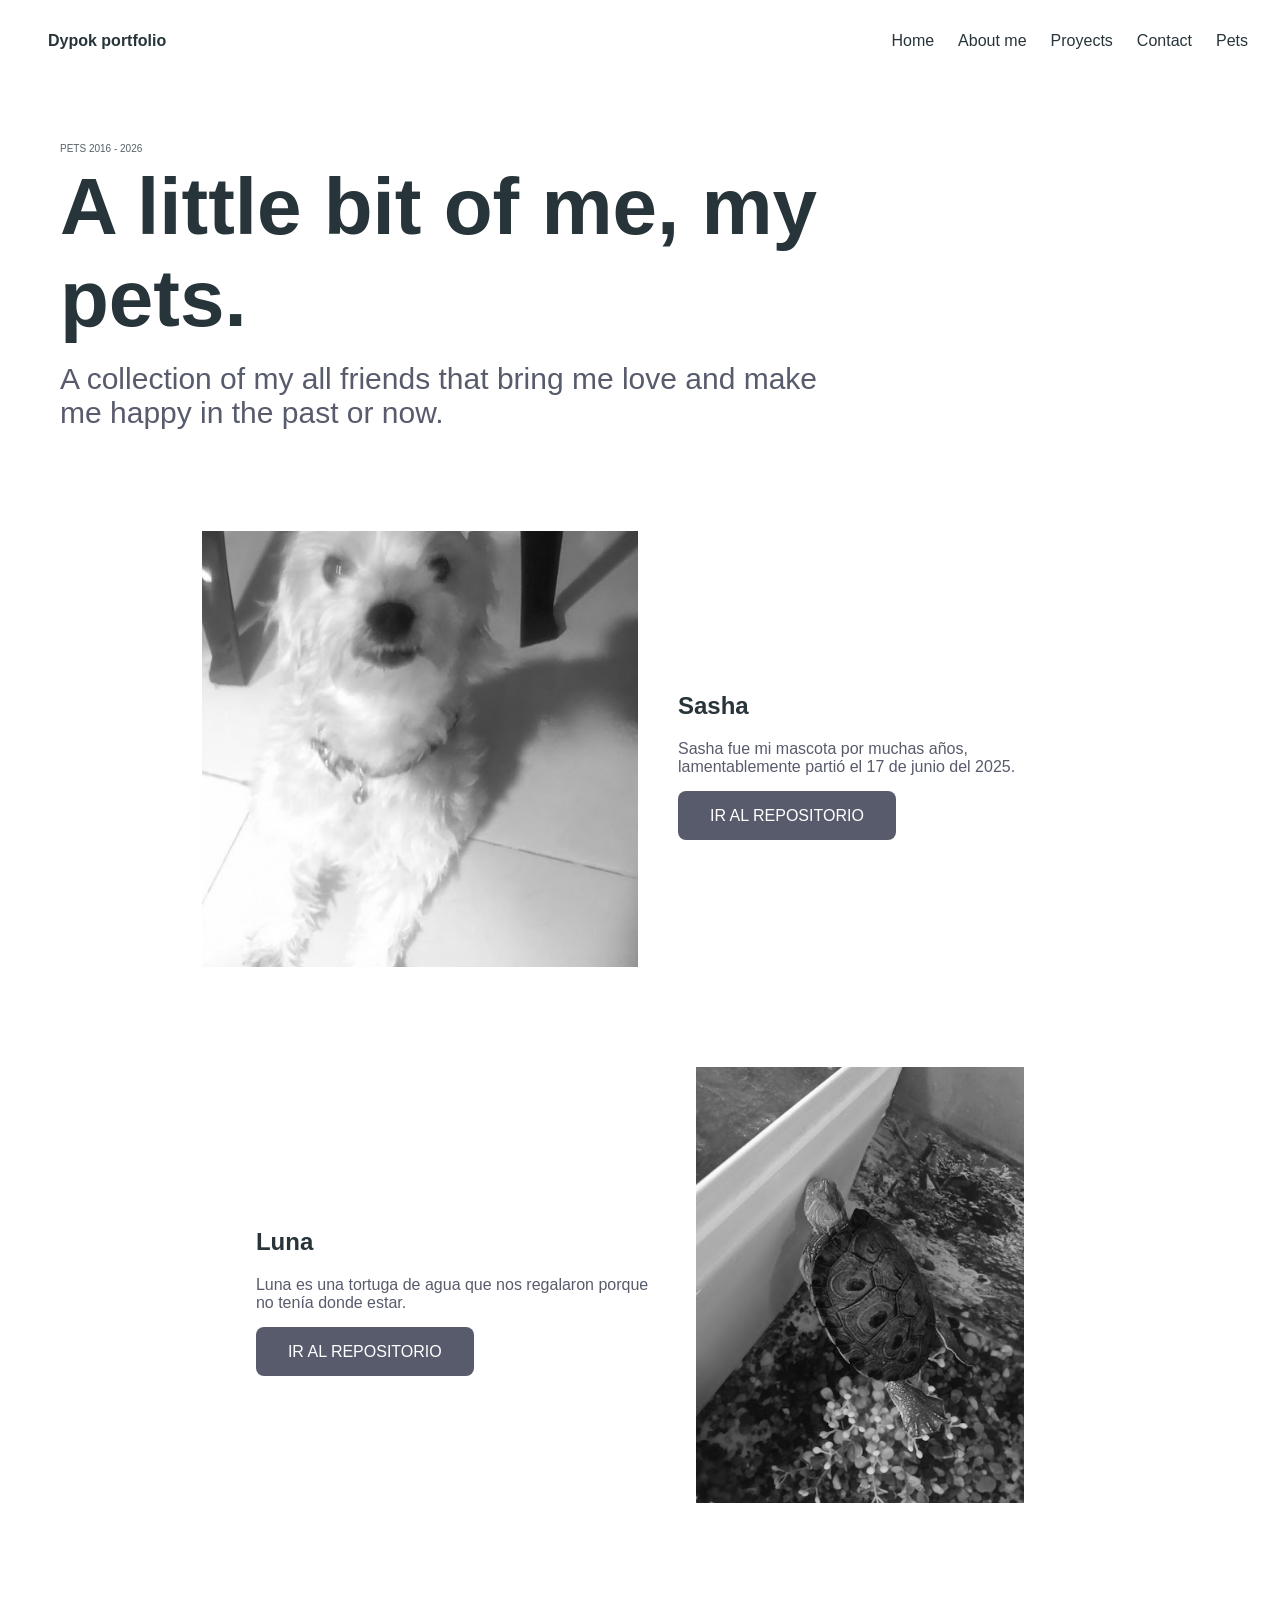
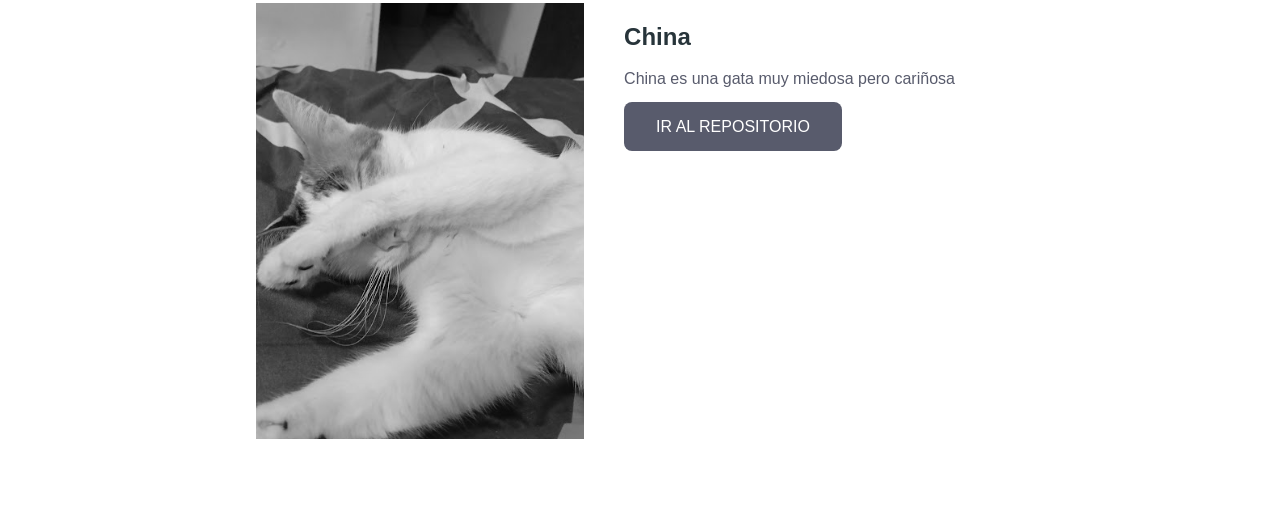
==== mascotas.html @ 494ccb98 "v1" ====
<!DOCTYPE html>
<html lang="en">

<head>
    <meta charset="UTF-8">
    <meta name="viewport" content="width=device-width, initial-scale=1.0">
    <link rel="stylesheet" href="src/css/style.css">
    <link rel="stylesheet" href="src/css/normalize.css">
    <link rel="stylesheet" href="src/fonts/Inter-VariableFont_opsz,wght.ttf">
    <link rel="stylesheet" href="src/fonts/Lato-Bold.ttf">
    <title>Dylan Gamero Portfolio</title>
</head>

<body>
    <header>

        <nav>
            <h4 class="title_links inter_font first_color">Dypok portfolio</h4>
            <ul class="nav_links">
                <li><a class="first_color inter_font" href="index.html">Home</a></li>
                <li><a class="inter_font first_color" href="index.html#About">About me</a></li>
                <li><a class="inter_font first_color" href="index.html#Proyects">Proyects</a></li>
                <li><a class="inter_font first_color" href="index.html#Contact">Contact</a></li>
                <li><a class="inter_font first_color" href="mascotas.html">Pets</a></li>
            </ul>

        </nav>
    </header>
    <main>
        <section>
            <div class="third_section_title">
                <p class="third_section_p_t">PETS 2016 - 2026</p>
                <h2 class="third_section_h2">A little bit of me, my pets.</h2>
                <p class="third_section_p">A collection of my all friends that bring me love and make me happy in the
                    past or now.</p>
            </div>

            <ul class="third_section" style="list-style: none; padding: 0;">

                <li class="card_1">
                    <div class="img_container">
                        <img src="src/imgs/sashita.jpg" alt="Proyect 1">
                    </div>
                    <div class="card_1_section">
                        <h2>Sasha</h2>
                        <p>Sasha fue mi mascota por muchas años, lamentablemente partió el 17 de junio del 2025.</p>
                        <a class="button_2" target="_blank" href="https://github.com/dypokkk">IR AL REPOSITORIO</a>
                    </div>
                </li>

                <li class="card_2">
                    <div class="card_2_section">
                        <h2>Luna</h2>
                        <p>Luna es una tortuga de agua que nos regalaron porque no tenía donde estar.</p>
                        <a class="button_2" target="_blank" href="https://github.com/dypokkk">IR AL REPOSITORIO</a>
                    </div>
                    <div class="img_container">
                        <img src="src/imgs/luna.jpg" alt="Proyect 2">
                    </div>
                </li>

                <li class="card_3">
                    <div class="img_container">
                        <img src="src/imgs/china.jpg" alt="Proyect 3">
                    </div>
                    <div class="card_3_section">
                        <h2>China</h2>
                        <p>China es una gata muy miedosa pero cariñosa</p>
                        <a class="button_2" target="_blank" href="https://github.com/dypokkk">IR AL REPOSITORIO</a>
                    </div>
                </li>

            </ul>
        </section>
    </main>

</body>

</html>
---- src/css/style.css ----
.inter_font {
    font-family: "Inter", sans-serif;
}

.lato-bold {
    font-family: "Lato", sans-serif;
    font-weight: 700;
}

a {
    text-decoration: none;
}

header {
    position: sticky;
    z-index: 1000;
    top: 0;
}

nav {
    color: #ecf0f1;
    display: flex;
    justify-content: space-between;
    align-items: center;
    padding: 16px 32px;
    background-color: rgba(255, 255, 255, 0.5);
    -webkit-backdrop-filter: blur(10px);
    backdrop-filter: blur(10px);
    border-bottom: 1px solid rgba(255, 255, 255, 0.2);
}

.nav_links {
    list-style: none;
    display: flex;
    gap: 24px;
    align-items: center;

}

.title_links {
    gap: 12px;
    display: flex;
    align-items: center;
    margin-left: 16px;
}

.first_color {
    color: #27343a;
}

.second_color {
    color: #a8b3bb;
}

.third_color {
    color: #546168;
}

h4 {
    margin: 0;
}

.button_1 {
    background-color: #585b6c;
    border: none;
    color: #fff;
    padding: 16px 32px;
    font-size: 16px;
    cursor: pointer;
    border-radius: 8px;
}

.first_section {
    display: flex;
    margin-top: 86px;
    margin-left: 60px;
}

.first_section h1 {
    font-size: 150px;
    margin: 0;
    margin-left: -12px;
}

.article_texts {
    margin-right: 40px;
}

.first_section_img {
    width: auto;
    height: 450px;
    filter: grayscale(100%);
    transition: filter 0.5s ease-in-out;
    margin-right: 40px;
}

.first_section>img:hover {
    filter: none;
}

.section_p {
    font-size: 25px;
    font-weight: 500;
    font-family: "Lato", sans-serif;
    width: 600px;
}

.second_section {
    display: flex;
    margin-top: 80px;
}


.second_section_img {
    width: auto;
    height: 350px;
    margin-top: 100px;
    margin-bottom: 100px;
    margin-left: 100px;
    filter: grayscale(100%);
    transition: filter 0.5s ease-in-out;
}

.second_section>img:hover {
    filter: none;
}

.second_section_p {
    font-size: 20px;
    font-weight: 500;
    font-family: "Lato", sans-serif;
    width: 600px;
    margin-left: 60px;
}

.second_section_p br {
    margin: 24px;
}

.second_section_title {
    color: #27343a;
    font-family: "Lato", sans-serif;
    width: 600px;
    font-size: 40px;
    margin-left: 60px;
}

.third_section_title {
    width: 800px;
    margin: 60px;

}

.third_section_h2 {
    color: #27343a;
    font-family: "Lato", sans-serif;
    font-size: 80px;
}

.third_section_p_t {
    color: #546168;
    font-family: "Lato", sans-serif;
    margin-bottom: -60px;
    font-size: 10px;
}

.third_section_p {
    color: #585b6c;
    font-family: "Lato", sans-serif;
    font-size: 30px;
    margin-top: -50px;
}

.third_section {
    display: flex;
    flex-direction: column;
    align-items: center;
}

.card_1 {
    margin: 60px;
    margin-top: 40px;
    display: flex;
    justify-content: center;
    align-items: center;
}

.card_1_section {
    margin-left: 40px;
    width: 400px;
}

.card_1_section h2 {
    color: #27343a;
    font-family: "Lato", sans-serif;
}

.card_1_section p {
    color: #585b6c;
    font-family: "Lato", sans-serif;
    margin-bottom: 30px;
}

.card_2 {
    margin: 60px;
    margin-top: 40px;
    display: flex;
    justify-content: center;
    align-items: center;
}

.card_2_section {
    margin-right: 40px;
    width: 400px;
}

.card_2_section h2 {
    color: #27343a;
    font-family: "Lato", sans-serif;
}

.card_2_section p {
    color: #585b6c;
    font-family: "Lato", sans-serif;
    margin-bottom: 30px;
}

.card_3 {
    margin: 60px;
    margin-top: 40px;
    display: flex;
}

.card_3_section {
    margin-left: 40px;
    width: 400px;
}

.card_3_section h2 {
    color: #27343a;
    font-family: "Lato", sans-serif;
}

.card_3_section p {
    color: #585b6c;
    font-family: "Lato", sans-serif;
    margin-bottom: 30px;
}

.img_container {
    max-width: 800px;
    height: 436px;
    overflow: hidden;
}

.img_container img {
    width: 100%;
    height: 100%;
    transform: scale(1.2);
    filter: grayscale(100%);
    transition: transform 1s ease-out, filter 1s ease-in-out;
}

.img_container img:hover {
    transform: scale(1.4);
    filter: none;
}

.button_2 {
    background-color: #585b6c;
    border: none;
    color: #fff;
    padding: 16px 32px;
    font-size: 16px;
    cursor: pointer;
    border-radius: 8px;
    font-family: "Lato", sans-serif;
}

.fourth_section {
    display: flex;
    align-items: center;
    flex-direction: column;
}

.fourth_section h2 {
    font-family: "Lato", sans-serif;
    font-size: 36px;

}

.fourth_section p {
    font-family: "Lato", sans-serif;
    font-size: 18px;

}

.fourth_section_form label {
    font-family: "Lato", sans-serif;
}

.fourth_section_form textarea {
    width: 90%;
    max-width: 600px;
    height: 100px;
    resize: none;
    padding: 12px 16px;
    border: 1px solid #a8b3bb;
    border-radius: 8px;
    font-family: "Inter", sans-serif;
    font-size: 16px;
    background-color: #f9f9f9;
    outline: none;
}


.fourth_section_form input {
    font-family: "Lato", sans-serif;
    padding: 12px 32px;
    border-radius: 8px;
    border: 1px solid #a8b3bb;
    margin-top: 6px;
    margin-bottom: 16px;
    display: block;
    max-width: 600px;
}
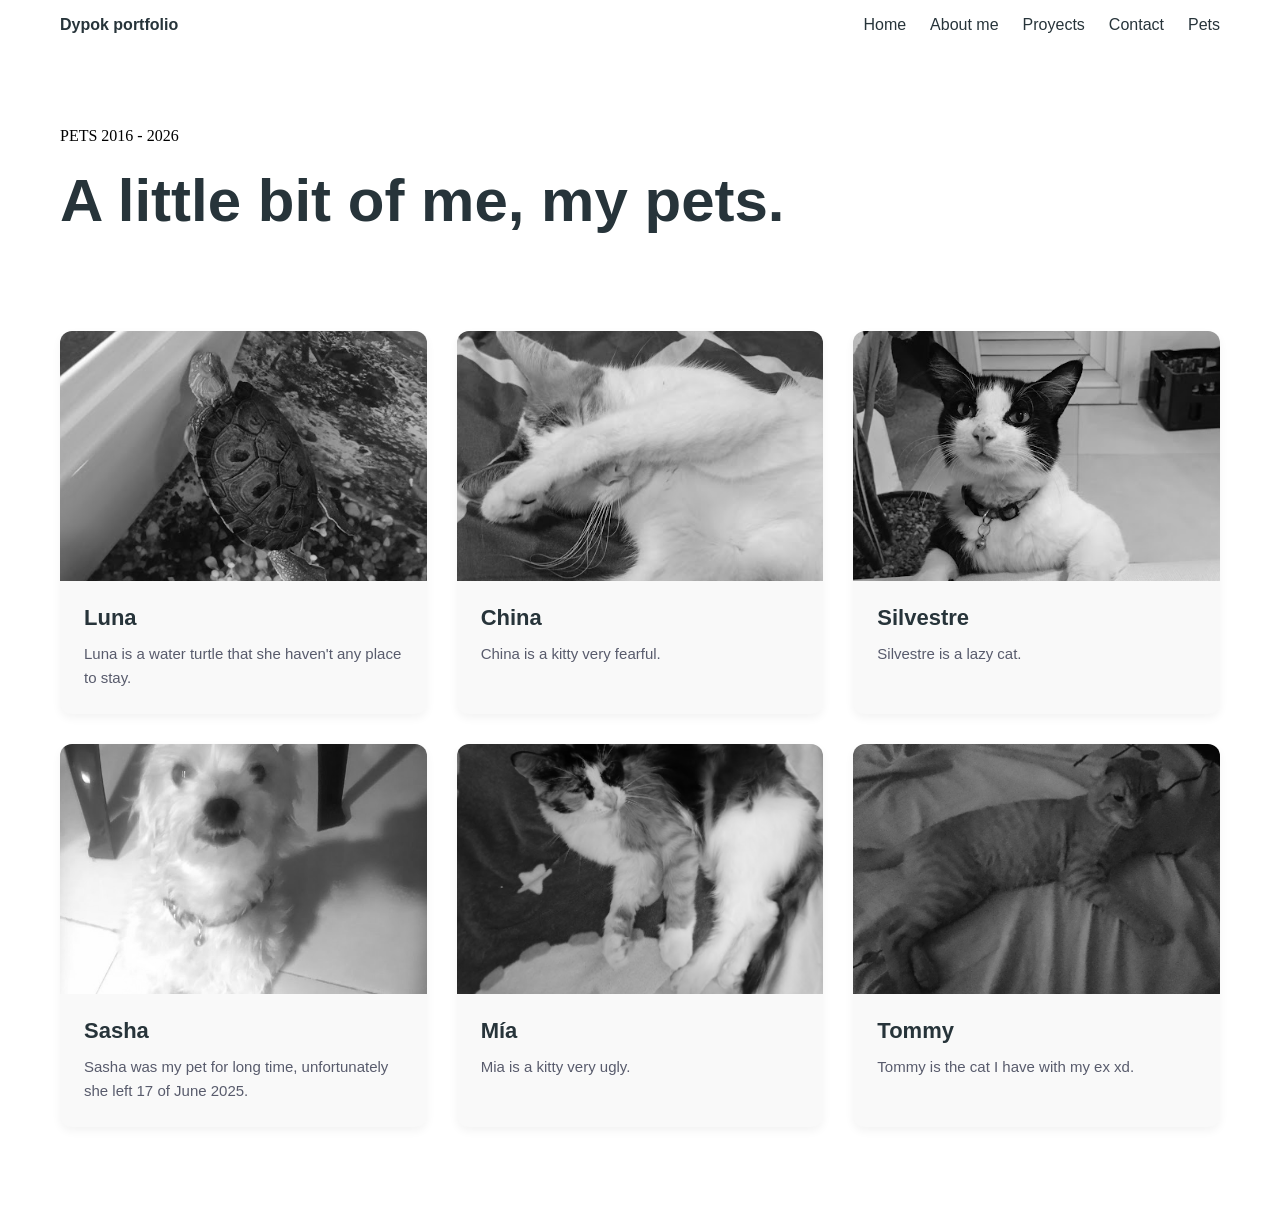
==== commit 95c27d28: "semana 2" ====
--- a/mascotas.html
+++ b/mascotas.html
@@ -8,12 +8,11 @@
     <link rel="stylesheet" href="src/css/normalize.css">
     <link rel="stylesheet" href="src/fonts/Inter-VariableFont_opsz,wght.ttf">
     <link rel="stylesheet" href="src/fonts/Lato-Bold.ttf">
-    <title>Dylan Gamero Portfolio</title>
+    <title>Dylan Gamero Portfolio - Pets</title>
 </head>
 
 <body>
     <header>
-
         <nav>
             <h4 class="title_links inter_font first_color">Dypok portfolio</h4>
             <ul class="nav_links">
@@ -23,57 +22,81 @@
                 <li><a class="inter_font first_color" href="index.html#Contact">Contact</a></li>
                 <li><a class="inter_font first_color" href="mascotas.html">Pets</a></li>
             </ul>
-
         </nav>
     </header>
+
     <main>
         <section>
             <div class="third_section_title">
                 <p class="third_section_p_t">PETS 2016 - 2026</p>
                 <h2 class="third_section_h2">A little bit of me, my pets.</h2>
-                <p class="third_section_p">A collection of my all friends that bring me love and make me happy in the
-                    past or now.</p>
             </div>
 
-            <ul class="third_section" style="list-style: none; padding: 0;">
+            <ul class="pets_grid">
+                
+                <li>
+                    <div class="img_container">
+                        <img src="src/imgs/luna.jpg" alt="Luna">
+                    </div>
+                    <div class="card_1_section">
+                        <h2>Luna</h2>
+                        <p>Luna is a water turtle that she haven't any place to stay.</p>
+                    </div>
+                </li>
 
-                <li class="card_1">
+                <li>
                     <div class="img_container">
-                        <img src="src/imgs/sashita.jpg" alt="Proyect 1">
+                        <img src="src/imgs/china.jpg" alt="China">
+                    </div>
+                    <div class="card_1_section">
+                        <h2>China</h2>
+                        <p>China is a kitty very fearful.</p>
+                    </div>
+                </li>
+
+                <li>
+                    <div class="img_container">
+                        <img src="src/imgs/el_viejo_silver.jpg" alt="Mascota 4">
+                    </div>
+                    <div class="card_1_section">
+                        <h2>Silvestre</h2>
+                        <p>Silvestre is a lazy cat.</p>
+                    </div>
+                </li>
+
+                <li>
+                    <div class="img_container">
+                        <img src="src/imgs/sashita.jpg" alt="Sasha" style="object-position: center 20%;">
                     </div>
                     <div class="card_1_section">
                         <h2>Sasha</h2>
-                        <p>Sasha fue mi mascota por muchas años, lamentablemente partió el 17 de junio del 2025.</p>
-                        <a class="button_2" target="_blank" href="https://github.com/dypokkk">IR AL REPOSITORIO</a>
+                        <p>Sasha was my pet for long time, unfortunately she left 17 of June 2025.</p>
                     </div>
                 </li>
 
-                <li class="card_2">
-                    <div class="card_2_section">
-                        <h2>Luna</h2>
-                        <p>Luna es una tortuga de agua que nos regalaron porque no tenía donde estar.</p>
-                        <a class="button_2" target="_blank" href="https://github.com/dypokkk">IR AL REPOSITORIO</a>
+                <li>
+                    <div class="img_container">
+                        <img src="src/imgs/mia_cansada.jpg" alt="Mascota 5">
                     </div>
-                    <div class="img_container">
-                        <img src="src/imgs/luna.jpg" alt="Proyect 2">
+                    <div class="card_1_section">
+                        <h2>Mía</h2>
+                        <p>Mia is a kitty very ugly.</p>
                     </div>
                 </li>
 
-                <li class="card_3">
+                <li>
                     <div class="img_container">
-                        <img src="src/imgs/china.jpg" alt="Proyect 3">
+                        <img src="src/imgs/tommy.jpg" alt="Mascota 6">
                     </div>
-                    <div class="card_3_section">
-                        <h2>China</h2>
-                        <p>China es una gata muy miedosa pero cariñosa</p>
-                        <a class="button_2" target="_blank" href="https://github.com/dypokkk">IR AL REPOSITORIO</a>
+                    <div class="card_1_section">
+                        <h2>Tommy</h2>
+                        <p>Tommy is the cat I have with my ex xd.</p>
                     </div>
                 </li>
 
             </ul>
         </section>
     </main>
-
 </body>
 
 </html>
--- a/src/css/style.css
+++ b/src/css/style.css
@@ -1,3 +1,4 @@
+/* --- FUENTES Y VARIABLES --- */
 .inter_font {
     font-family: "Inter", sans-serif;
 }
@@ -7,10 +8,20 @@
     font-weight: 700;
 }
 
+.first_color { color: #27343a; }
+.second_color { color: #a8b3bb; }
+.third_color { color: #546168; }
+
+/* --- GENERALES --- */
 a {
     text-decoration: none;
 }
 
+h4 {
+    margin: 0;
+}
+
+/* --- TASK 2: HEADER CON FLEXBOX --- */
 header {
     position: sticky;
     z-index: 1000;
@@ -18,11 +29,10 @@
 }
 
 nav {
-    color: #ecf0f1;
-    display: flex;
-    justify-content: space-between;
-    align-items: center;
-    padding: 16px 32px;
+    display: flex; /* Contenedor flexible */
+    justify-content: space-between; /* Distribución uniforme */
+    align-items: center; /* Centrado vertical */
+    padding: 16px 60px;
     background-color: rgba(255, 255, 255, 0.5);
     -webkit-backdrop-filter: blur(10px);
     backdrop-filter: blur(10px);
@@ -31,35 +41,52 @@
 
 .nav_links {
     list-style: none;
-    display: flex;
+    display: flex; /* Links en fila */
     gap: 24px;
     align-items: center;
-
+    margin: 0;
 }
 
 .title_links {
     gap: 12px;
     display: flex;
     align-items: center;
-    margin-left: 16px;
-}
-
-.first_color {
-    color: #27343a;
-}
-
-.second_color {
-    color: #a8b3bb;
-}
-
-.third_color {
-    color: #546168;
-}
-
-h4 {
-    margin: 0;
-}
-
+}
+
+/* --- SECCIÓN HERO (FLEXBOX) --- */
+.first_section {
+    display: flex;
+    justify-content: space-between;
+    align-items: center;
+    margin-top: 86px;
+    padding: 0 60px;
+}
+
+.first_section h1 {
+    font-size: 150px;
+    margin: 0;
+    margin-left: -12px;
+}
+
+.section_p {
+    font-size: 25px;
+    font-weight: 500;
+    font-family: "Lato", sans-serif;
+    max-width: 600px;
+}
+
+.first_section_img {
+    width: auto;
+    height: 450px;
+    filter: grayscale(100%);
+    transition: filter 0.5s ease-in-out;
+}
+
+.first_section_img:hover {
+    filter: none;
+}
+
+/* --- BOTONES --- */
 .button_1 {
     background-color: #585b6c;
     border: none;
@@ -70,257 +97,154 @@
     border-radius: 8px;
 }
 
-.first_section {
-    display: flex;
-    margin-top: 86px;
-    margin-left: 60px;
-}
-
-.first_section h1 {
-    font-size: 150px;
-    margin: 0;
-    margin-left: -12px;
-}
-
-.article_texts {
-    margin-right: 40px;
-}
-
-.first_section_img {
-    width: auto;
-    height: 450px;
-    filter: grayscale(100%);
-    transition: filter 0.5s ease-in-out;
-    margin-right: 40px;
-}
-
-.first_section>img:hover {
-    filter: none;
-}
-
-.section_p {
-    font-size: 25px;
-    font-weight: 500;
-    font-family: "Lato", sans-serif;
-    width: 600px;
-}
-
-.second_section {
-    display: flex;
-    margin-top: 80px;
-}
-
-
-.second_section_img {
-    width: auto;
-    height: 350px;
-    margin-top: 100px;
-    margin-bottom: 100px;
-    margin-left: 100px;
-    filter: grayscale(100%);
-    transition: filter 0.5s ease-in-out;
-}
-
-.second_section>img:hover {
-    filter: none;
-}
-
-.second_section_p {
-    font-size: 20px;
-    font-weight: 500;
-    font-family: "Lato", sans-serif;
-    width: 600px;
-    margin-left: 60px;
-}
-
-.second_section_p br {
-    margin: 24px;
-}
-
-.second_section_title {
-    color: #27343a;
-    font-family: "Lato", sans-serif;
-    width: 600px;
-    font-size: 40px;
-    margin-left: 60px;
-}
-
-.third_section_title {
-    width: 800px;
-    margin: 60px;
-
-}
-
-.third_section_h2 {
-    color: #27343a;
-    font-family: "Lato", sans-serif;
-    font-size: 80px;
-}
-
-.third_section_p_t {
-    color: #546168;
-    font-family: "Lato", sans-serif;
-    margin-bottom: -60px;
-    font-size: 10px;
-}
-
-.third_section_p {
-    color: #585b6c;
-    font-family: "Lato", sans-serif;
-    font-size: 30px;
-    margin-top: -50px;
-}
-
-.third_section {
-    display: flex;
-    flex-direction: column;
-    align-items: center;
-}
-
-.card_1 {
-    margin: 60px;
-    margin-top: 40px;
-    display: flex;
-    justify-content: center;
-    align-items: center;
-}
-
-.card_1_section {
-    margin-left: 40px;
-    width: 400px;
-}
-
-.card_1_section h2 {
-    color: #27343a;
-    font-family: "Lato", sans-serif;
-}
-
-.card_1_section p {
-    color: #585b6c;
-    font-family: "Lato", sans-serif;
-    margin-bottom: 30px;
-}
-
-.card_2 {
-    margin: 60px;
-    margin-top: 40px;
-    display: flex;
-    justify-content: center;
-    align-items: center;
-}
-
-.card_2_section {
-    margin-right: 40px;
-    width: 400px;
-}
-
-.card_2_section h2 {
-    color: #27343a;
-    font-family: "Lato", sans-serif;
-}
-
-.card_2_section p {
-    color: #585b6c;
-    font-family: "Lato", sans-serif;
-    margin-bottom: 30px;
-}
-
-.card_3 {
-    margin: 60px;
-    margin-top: 40px;
-    display: flex;
-}
-
-.card_3_section {
-    margin-left: 40px;
-    width: 400px;
-}
-
-.card_3_section h2 {
-    color: #27343a;
-    font-family: "Lato", sans-serif;
-}
-
-.card_3_section p {
-    color: #585b6c;
-    font-family: "Lato", sans-serif;
-    margin-bottom: 30px;
-}
-
-.img_container {
-    max-width: 800px;
-    height: 436px;
-    overflow: hidden;
-}
-
-.img_container img {
-    width: 100%;
-    height: 100%;
-    transform: scale(1.2);
-    filter: grayscale(100%);
-    transition: transform 1s ease-out, filter 1s ease-in-out;
-}
-
-.img_container img:hover {
-    transform: scale(1.4);
-    filter: none;
-}
-
 .button_2 {
     background-color: #585b6c;
     border: none;
     color: #fff;
-    padding: 16px 32px;
-    font-size: 16px;
+    padding: 12px 24px;
+    font-size: 14px;
     cursor: pointer;
     border-radius: 8px;
     font-family: "Lato", sans-serif;
-}
-
+    align-self: flex-start; /* Evita que el botón ocupe todo el ancho */
+}
+
+/* --- SEGUNDA SECCIÓN (ABOUT) --- */
+.second_section {
+    display: flex;
+    align-items: center;
+    margin-top: 80px;
+    padding: 0 60px;
+}
+
+.second_section_img {
+    width: auto;
+    height: 350px;
+    filter: grayscale(100%);
+    transition: filter 0.5s ease-in-out;
+}
+
+.second_section_img:hover {
+    filter: none;
+}
+
+.second_section_p {
+    font-size: 20px;
+    font-weight: 500;
+    font-family: "Lato", sans-serif;
+    max-width: 600px;
+}
+
+.second_section_title {
+    color: #27343a;
+    font-family: "Lato", sans-serif;
+    font-size: 40px;
+}
+
+/* --- TASK 3 & 4: GRID LAYOUT PARA PROYECTOS Y MASCOTAS --- */
+.third_section_title {
+    padding: 60px;
+}
+
+.third_section_h2 {
+    color: #27343a;
+    font-family: "Lato", sans-serif;
+    font-size: 60px; /* Reducido un poco para mejor ajuste */
+    margin: 20px 0;
+}
+
+/* Contenedor Grid Principal */
+.projects_grid, .pets_grid {
+    display: grid;
+    grid-template-columns: repeat(3, 1fr); /* 3 columnas iguales */
+    gap: 30px;
+    padding: 0 60px;
+    list-style: none;
+    margin-bottom: 80px;
+}
+
+/* Estilo de Tarjetas para Grid */
+.projects_grid li, .pets_grid li {
+    display: flex;
+    flex-direction: column;
+    background-color: #f9f9f9;
+    border-radius: 12px;
+    overflow: hidden;
+    box-shadow: 0 4px 10px rgba(0,0,0,0.05);
+}
+
+.img_container {
+    width: 100%;
+    height: 250px;
+    overflow: hidden;
+}
+
+.img_container img {
+    width: 100%;
+    height: 100%;
+    object-fit: cover;
+    transform: scale(1.1);
+    filter: grayscale(100%);
+    transition: transform 0.8s ease, filter 0.8s ease, object-position 0.8s ease;
+    object-position: center;
+    transform: scale(1.05);
+}
+
+.img_container img:hover {
+    transform: scale(1.2);
+    filter: none;
+}
+
+/* Secciones de texto dentro de las tarjetas */
+.card_1_section, .card_2_section, .card_3_section {
+    padding: 24px;
+    display: flex;
+    flex-direction: column;
+    gap: 12px;
+    flex-grow: 1;
+}
+
+.card_1_section h2, .card_2_section h2, .card_3_section h2 {
+    margin: 0;
+    font-size: 22px;
+    color: #27343a;
+    font-family: "Lato", sans-serif;
+}
+
+.card_1_section p, .card_2_section p, .card_3_section p {
+    margin: 0;
+    color: #585b6c;
+    font-family: "Lato", sans-serif;
+    font-size: 15px;
+    line-height: 1.6;
+    flex-grow: 1; /* Empuja el botón al fondo */
+}
+
+/* --- CONTACTO (FLEXBOX) --- */
 .fourth_section {
     display: flex;
     align-items: center;
     flex-direction: column;
-}
-
-.fourth_section h2 {
-    font-family: "Lato", sans-serif;
-    font-size: 36px;
-
-}
-
-.fourth_section p {
-    font-family: "Lato", sans-serif;
-    font-size: 18px;
-
-}
-
-.fourth_section_form label {
-    font-family: "Lato", sans-serif;
-}
-
-.fourth_section_form textarea {
-    width: 90%;
-    max-width: 600px;
-    height: 100px;
-    resize: none;
-    padding: 12px 16px;
-    border: 1px solid #a8b3bb;
-    border-radius: 8px;
-    font-family: "Inter", sans-serif;
-    font-size: 16px;
-    background-color: #f9f9f9;
-    outline: none;
-}
-
-
-.fourth_section_form input {
-    font-family: "Lato", sans-serif;
-    padding: 12px 32px;
+    padding: 80px 0;
+}
+
+.fourth_section_form {
+    display: flex;
+    flex-direction: column;
+    gap: 15px;
+    width: 100%;
+    max-width: 500px;
+}
+
+.fourth_section_form input, .fourth_section_form textarea {
+    width: 100%;
+    padding: 12px;
     border-radius: 8px;
     border: 1px solid #a8b3bb;
-    margin-top: 6px;
-    margin-bottom: 16px;
-    display: block;
-    max-width: 600px;
+    font-family: "Lato", sans-serif;
+}
+
+.fourth_section_form textarea {
+    height: 120px;
+    resize: none;
 }
